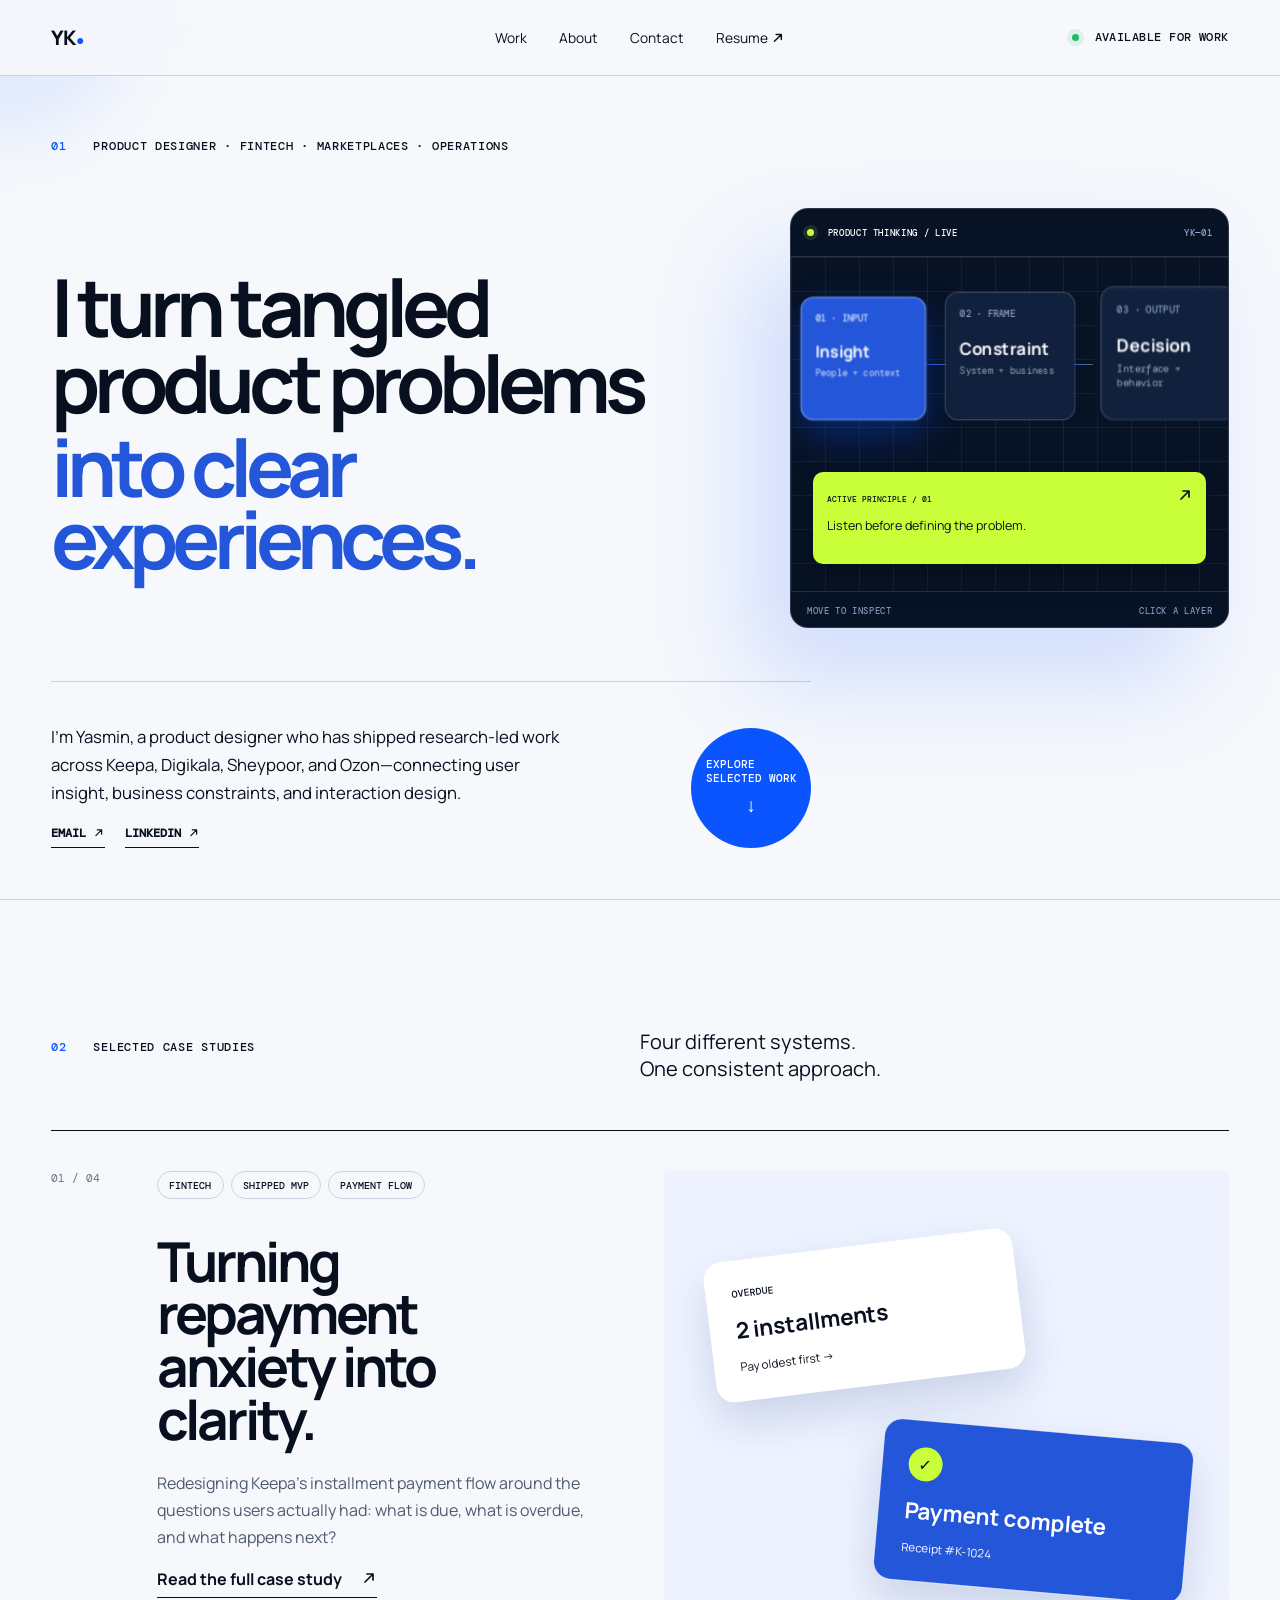
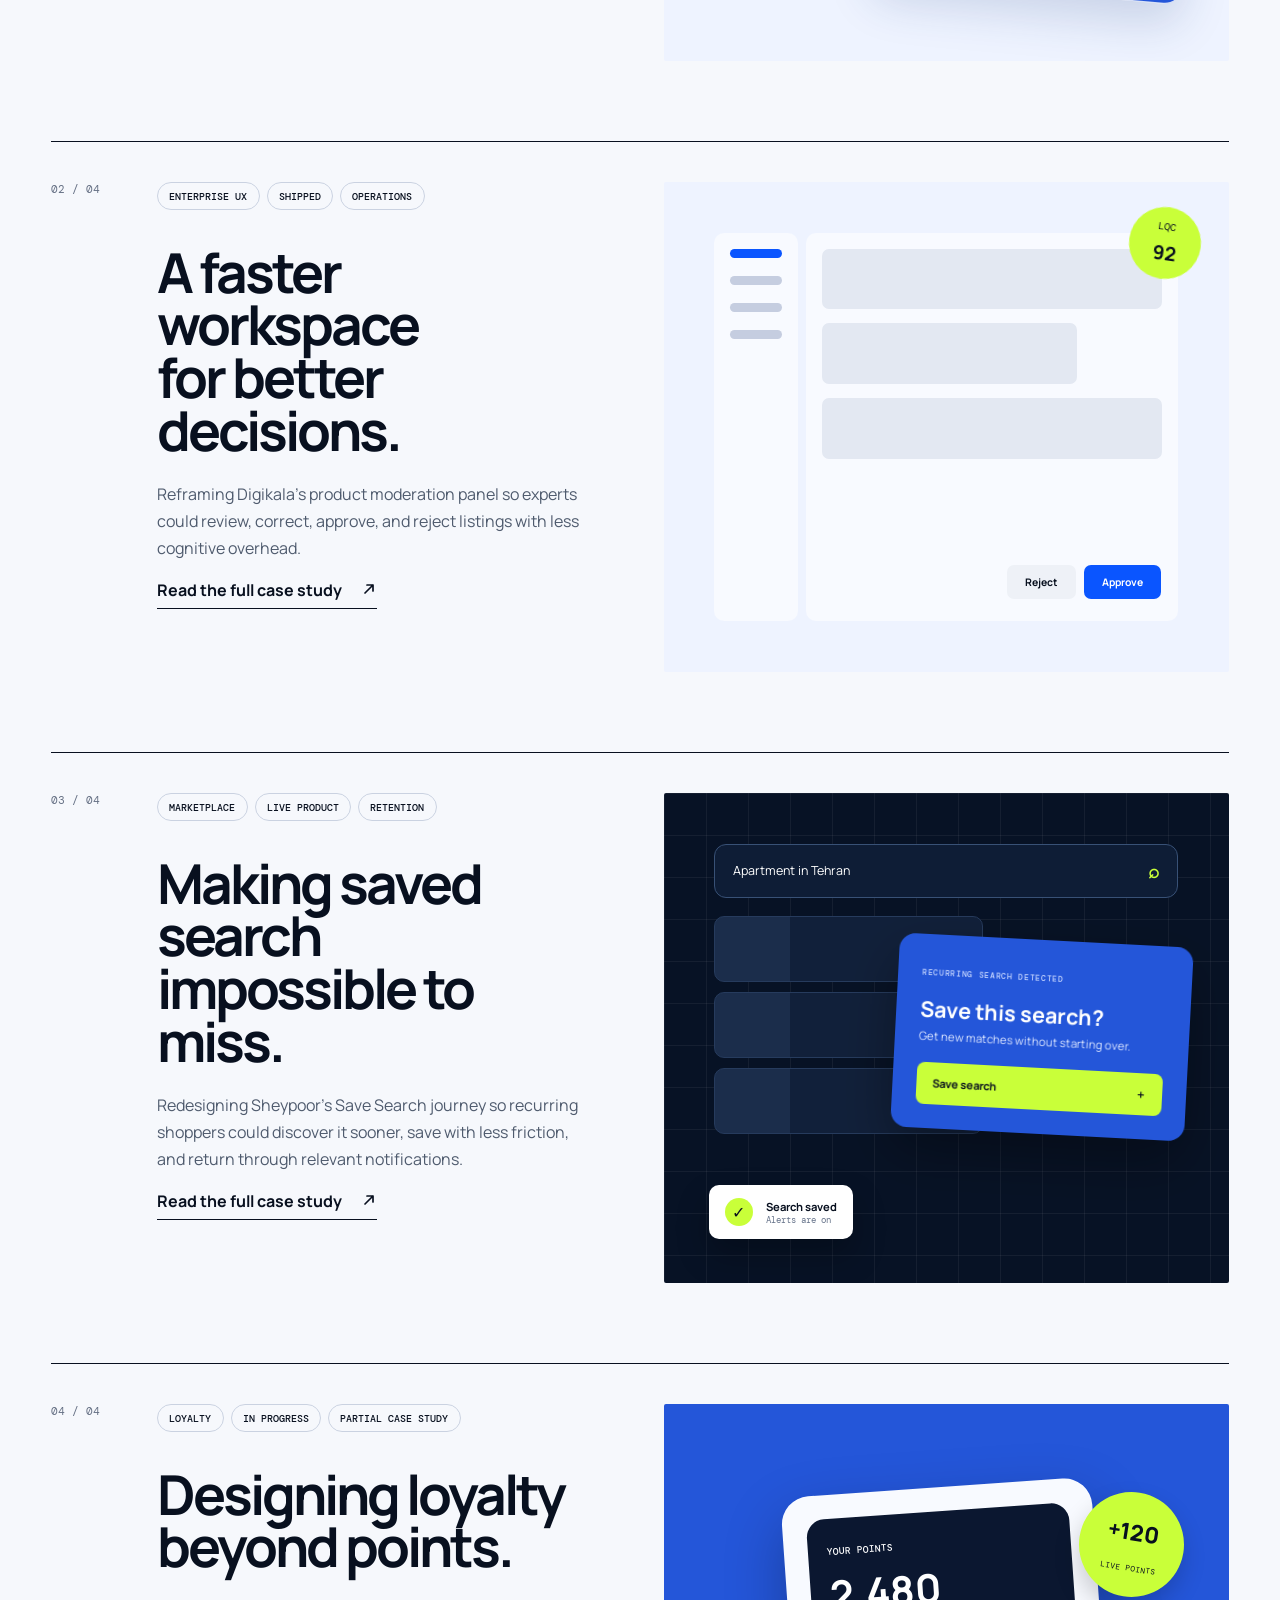
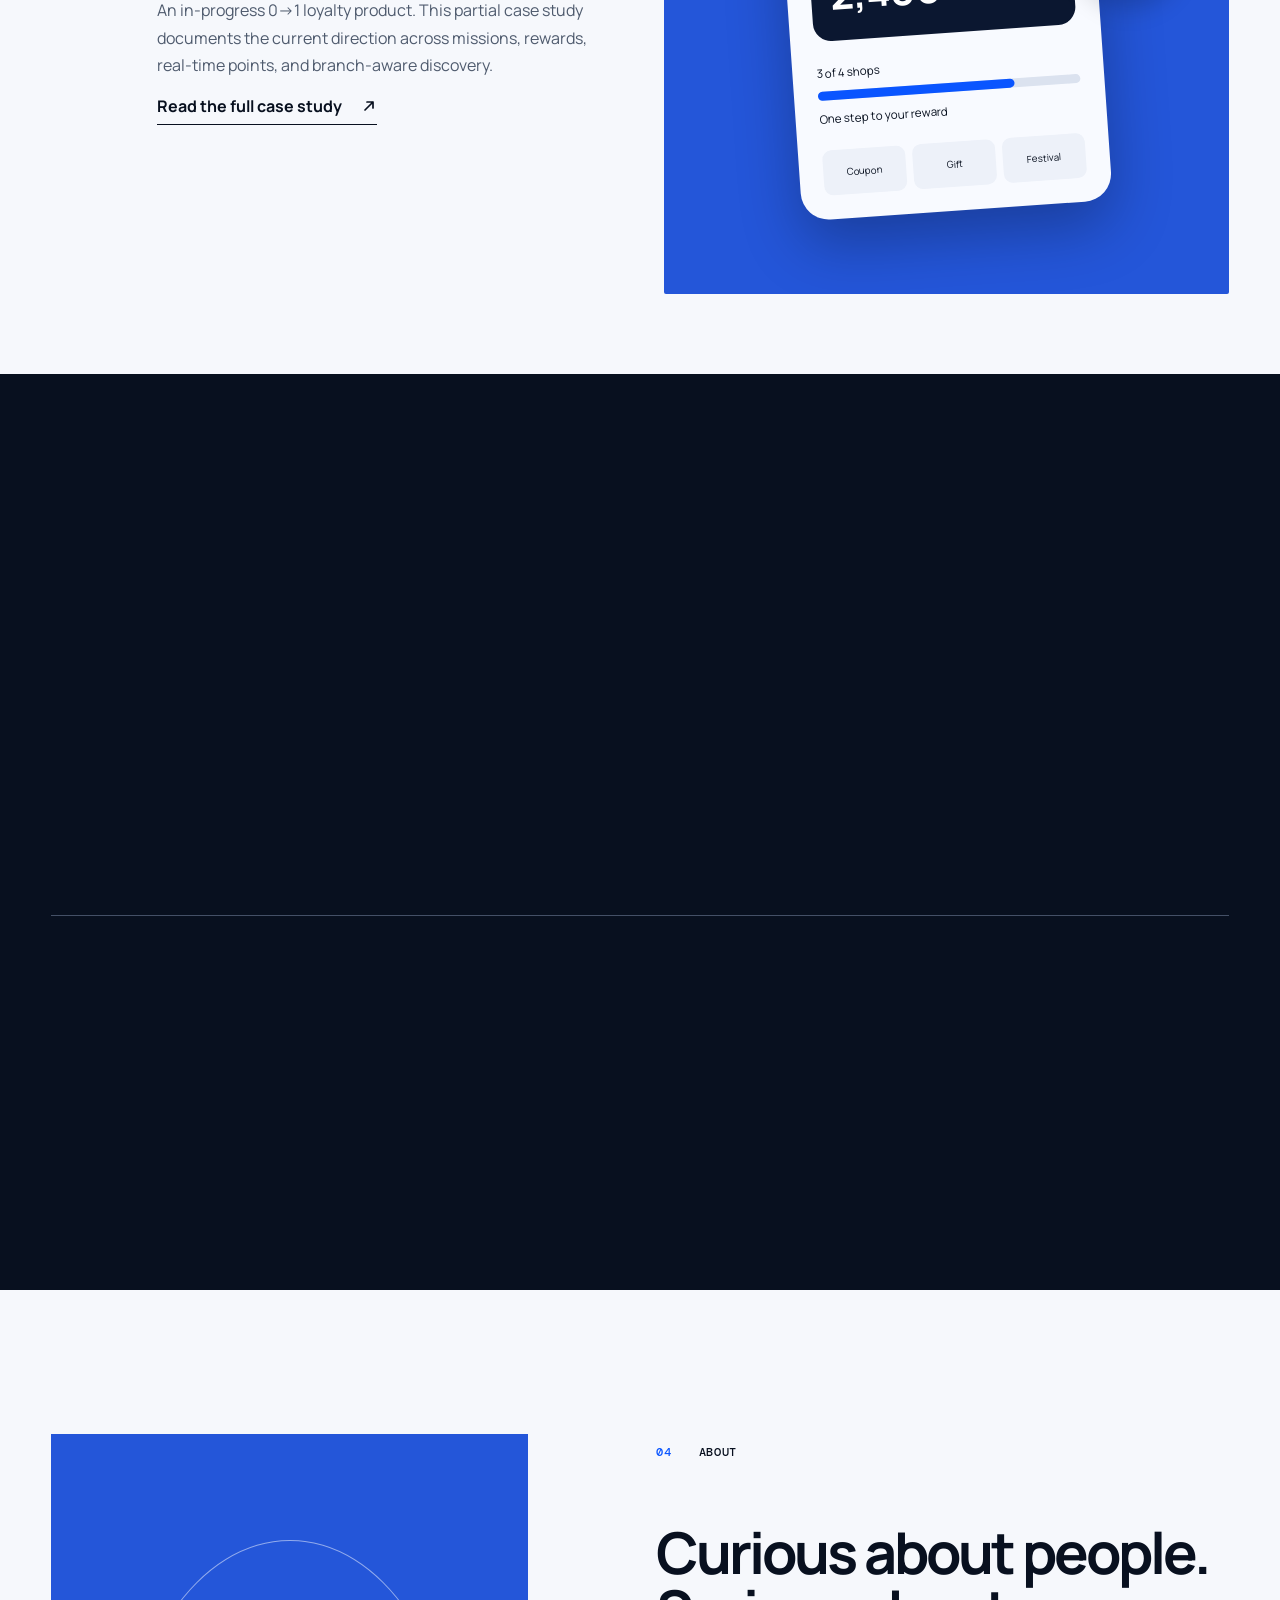
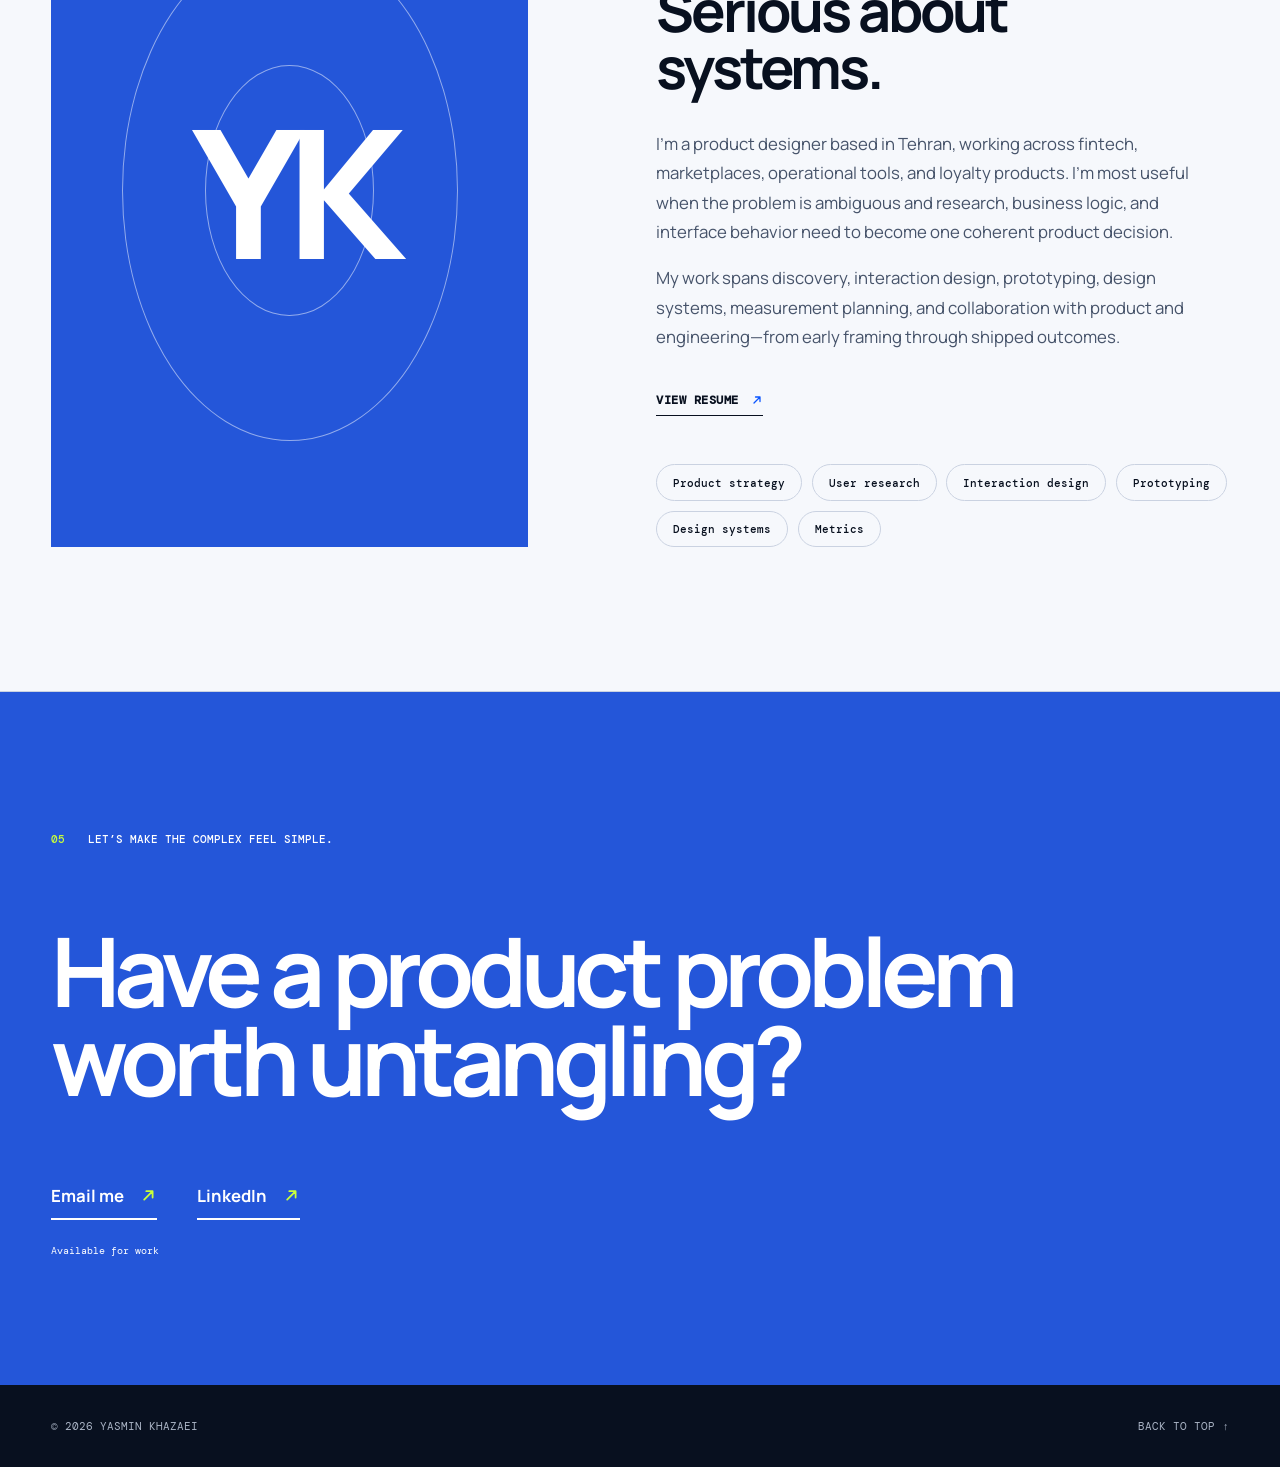
==== index.html @ 18bab275 "Publish portfolio site" ====
<!doctype html>
<html lang="en">
<head>
  <!-- Google tag (gtag.js) -->
  <script async src="https://www.googletagmanager.com/gtag/js?id=G-P5SBZ5N0RN"></script>
  <script>
    window.dataLayer = window.dataLayer || [];
    function gtag(){dataLayer.push(arguments);}
    gtag('js', new Date());
    gtag('config', 'G-P5SBZ5N0RN');
  </script>
  <meta charset="utf-8">
  <meta name="viewport" content="width=device-width, initial-scale=1">
  <meta name="description" content="Product design portfolio of Yasmin Khazaei, featuring research-led case studies across fintech, marketplaces, enterprise tools, and loyalty products.">
  <meta name="robots" content="index, follow, max-image-preview:large, max-snippet:-1, max-video-preview:-1">
  <title>Yasmin Khazaei — Product Designer</title>
  <link rel="canonical" href="https://yasiikhazaei.com/">
  <meta property="og:type" content="website">
  <meta property="og:site_name" content="Yasmin Khazaei — Product Designer">
  <meta property="og:title" content="Yasmin Khazaei — Product Designer">
  <meta property="og:description" content="Research-led product design case studies across fintech, marketplaces, enterprise tools, and loyalty products.">
  <meta property="og:url" content="https://yasiikhazaei.com/">
  <meta property="og:locale" content="en_US">
  <meta name="twitter:card" content="summary">
  <meta name="twitter:title" content="Yasmin Khazaei — Product Designer">
  <meta name="twitter:description" content="Research-led product design case studies across fintech, marketplaces, enterprise tools, and loyalty products.">
  <link rel="icon" type="image/svg+xml" href="data:image/svg+xml,%3Csvg xmlns='http://www.w3.org/2000/svg' viewBox='0 0 64 64'%3E%3Crect width='64' height='64' rx='16' fill='%230A55FF'/%3E%3Cpath d='M15 16h11l7 13 7-13h10L38 38v11H27V38z' fill='white'/%3E%3C/svg%3E">
  <link rel="preconnect" href="https://fonts.googleapis.com">
  <link rel="preconnect" href="https://fonts.gstatic.com" crossorigin>
  <link href="https://fonts.googleapis.com/css2?family=DM+Mono:wght@400;500&family=Manrope:wght@400;500;600;700;800&display=swap" rel="stylesheet">
  <link rel="stylesheet" href="styles.css">
  <link rel="stylesheet" href="portfolio-update.css">
  <script type="application/ld+json">
  {
    "@context": "https://schema.org",
    "@graph": [
      {
        "@type": "Person",
        "@id": "https://yasiikhazaei.com/#yasmin-khazaei",
        "name": "Yasmin Khazaei",
        "url": "https://yasiikhazaei.com/",
        "jobTitle": "Product Designer",
        "sameAs": ["https://www.linkedin.com/in/yasminkhazaei"]
      },
      {
        "@type": "WebSite",
        "@id": "https://yasiikhazaei.com/#website",
        "url": "https://yasiikhazaei.com/",
        "name": "Yasmin Khazaei — Product Designer",
        "inLanguage": "en",
        "author": {"@id": "https://yasiikhazaei.com/#yasmin-khazaei"}
      }
    ]
  }
  </script>
</head>
<body>
  <div class="cursor-glow" aria-hidden="true"></div>
  <header class="site-header">
    <a class="brand" href="#top" aria-label="Yasmin Khazaei, home">YK<span>●</span></a>
    <nav aria-label="Primary navigation">
      <a href="#work">Work</a>
      <a href="#about">About</a>
      <a href="#contact">Contact</a>
      <a href="Yasmin_Khazaei_Resume.pdf" target="_blank" rel="noopener">Resume <svg class="arrow-icon" viewBox="0 0 16 16" aria-hidden="true" focusable="false"><path d="M4 12 12 4M6 4h6v6"/></svg></a>
    </nav>
    <span class="availability"><i></i> Available for work</span>
  </header>

  <main id="top">
    <section class="hero">
      <div class="hero-kicker"><span>01</span> Product designer · Fintech · Marketplaces · Operations</div>
          <h1>I turn tangled<br>product problems<em>into clear experiences.</em></h1>
      <div class="hero-bottom">
        <div><p>I’m Yasmin, a product designer who has shipped research-led work across Keepa, Digikala, Sheypoor, and Ozon—connecting user insight, business constraints, and interaction design.</p><div class="hero-links"><a href="mailto:yasiikhazaei@gmail.com">Email <svg class="arrow-icon" viewBox="0 0 16 16" aria-hidden="true" focusable="false"><path d="M4 12 12 4M6 4h6v6"/></svg></a><a href="https://www.linkedin.com/in/yasminkhazaei" target="_blank" rel="noopener">LinkedIn <svg class="arrow-icon" viewBox="0 0 16 16" aria-hidden="true" focusable="false"><path d="M4 12 12 4M6 4h6v6"/></svg></a></div></div>
        <a class="circle-link" href="#work" aria-label="Explore selected work"><span>Explore<br>selected work</span><b>↓</b></a>
      </div>
      <section class="design-console" aria-label="Interactive product thinking console">
        <div class="console-bar"><span><i></i> Product thinking / live</span><b>YK—01</b></div>
        <div class="console-stage">
          <span class="console-line line-a" aria-hidden="true"></span><span class="console-line line-b" aria-hidden="true"></span>
          <button class="logic-card insight-card active" data-step="01" data-output="Listen before defining the problem."><small>01 · Input</small><strong>Insight</strong><em>People + context</em></button>
          <button class="logic-card constraint-card" data-step="02" data-output="Make constraints visible—not accidental."><small>02 · Frame</small><strong>Constraint</strong><em>System + business</em></button>
          <button class="logic-card decision-card" data-step="03" data-output="Turn evidence into a clear interaction."><small>03 · Output</small><strong>Decision</strong><em>Interface + behavior</em></button>
          <div class="console-output"><small>Active principle / <span>01</span></small><p aria-live="polite">Listen before defining the problem.</p><i><svg class="arrow-icon" viewBox="0 0 16 16" aria-hidden="true" focusable="false"><path d="M4 12 12 4M6 4h6v6"/></svg></i></div>
        </div>
        <div class="console-footer"><span>Move to inspect</span><span>Click a layer</span></div>
      </section>
    </section>

    <section class="work" id="work">
      <div class="section-head">
        <p><span>02</span> Selected case studies</p>
        <p>Four different systems.<br>One consistent approach.</p>
      </div>

      <article class="case case-keepa">
        <div class="case-number">01 / 04</div>
        <div class="case-copy">
          <div class="tags"><span>Fintech</span><span>Shipped MVP</span><span>Payment flow</span></div>
          <h2>Turning repayment<br>anxiety into clarity.</h2>
          <p class="lede">Redesigning Keepa’s installment payment flow around the questions users actually had: what is due, what is overdue, and what happens next?</p>
          <a class="case-toggle" href="case-studies/keepa/">Read the full case study <span><svg class="arrow-icon" viewBox="0 0 16 16" aria-hidden="true" focusable="false"><path d="M4 12 12 4M6 4h6v6"/></svg></span></a>
        </div>
        <div class="case-visual payment-visual" aria-label="Installment payment states">
          <div class="mini-card overdue"><small>OVERDUE</small><b>2 installments</b><span>Pay oldest first →</span></div>
          <div class="mini-card paid"><i>✓</i><b>Payment complete</b><span>Receipt #K-1024</span></div>
        </div>
        <div class="case-detail">
          <div><small>THE CHALLENGE</small><p>A top-three support topic with no event tracking, funnel, or product dashboard to explain where users struggled.</p></div>
          <div><small>THE EVIDENCE</small><p>About 100 support calls, CRM records, seven interviews, competitive benchmarking, and usability testing with 10 participants.</p></div>
          <div><small>THE TRADE-OFF</small><p>Two prototypes compared the preferred direction with an engineering alternative designed to reduce development effort.</p></div>
          <div class="case-evidence"><small>SHIPPED SIGNAL</small><strong>2 of 4</strong><p>highest-impact improvements launched first; support reported the issue was no longer among the most common requests</p></div>
        </div>
      </article>

      <article class="case case-digikala">
        <div class="case-number">02 / 04</div>
        <div class="case-copy">
          <div class="tags"><span>Enterprise UX</span><span>Shipped</span><span>Operations</span></div>
          <h2>A faster workspace<br>for better decisions.</h2>
          <p class="lede">Reframing Digikala’s product moderation panel so experts could review, correct, approve, and reject listings with less cognitive overhead.</p>
          <a class="case-toggle" href="case-studies/digikala/">Read the full case study <span><svg class="arrow-icon" viewBox="0 0 16 16" aria-hidden="true" focusable="false"><path d="M4 12 12 4M6 4h6v6"/></svg></span></a>
        </div>
        <div class="case-visual moderation-visual" aria-label="Abstract product moderation workspace">
          <div class="mod-sidebar"><i></i><i></i><i></i><i></i></div>
          <div class="mod-content"><span></span><span></span><span></span><div class="mod-actions"><b>Reject</b><b>Approve</b></div></div>
          <div class="mod-score">LQC <b>92</b></div>
        </div>
        <div class="case-detail">
          <div><small>THE CHALLENGE</small><p>Moderators switched between fragmented sources while speed, consistency, and seller impact all depended on each decision.</p></div>
          <div><small>THE RESEARCH</small><p>Contextual inquiry across categories and experience levels, think-aloud sessions with real queues, and seller-side research.</p></div>
          <div><small>THE SYSTEM</small><p>A decision-first workspace plus contextual guidelines, duplicate detection, senior QA, and a 12-event measurement taxonomy.</p></div>
          <div class="case-evidence"><small>POST-LAUNCH</small><strong>+10%</strong><p>products reviewed per moderator per hour, with quality metrics defined as guardrails</p></div>
        </div>
      </article>

      <article class="case case-sheypoor">
        <div class="case-number">03 / 04</div>
        <div class="case-copy">
          <div class="tags"><span>Marketplace</span><span>Live product</span><span>Retention</span></div>
          <h2>Making saved search<br>impossible to miss.</h2>
          <p class="lede">Redesigning Sheypoor’s Save Search journey so recurring shoppers could discover it sooner, save with less friction, and return through relevant notifications.</p>
          <a class="case-toggle" href="case-studies/sheypoor/">Read the full case study <span><svg class="arrow-icon" viewBox="0 0 16 16" aria-hidden="true" focusable="false"><path d="M4 12 12 4M6 4h6v6"/></svg></span></a>
        </div>
        <div class="case-visual search-visual" aria-label="Save Search interaction concept for Sheypoor">
          <div class="search-bar"><span>Apartment in Tehran</span><b>⌕</b></div>
          <div class="listing-stack"><i></i><i></i><i></i></div>
          <div class="save-prompt"><small>RECURRING SEARCH DETECTED</small><strong>Save this search?</strong><span>Get new matches without starting over.</span><button type="button" tabindex="-1">Save search <b>＋</b></button></div>
          <div class="saved-toast"><i>✓</i><span><b>Search saved</b><small>Alerts are on</small></span></div>
        </div>
        <div class="case-detail">
          <div><small>THE CHALLENGE</small><p>A valuable retention feature had very low awareness while people manually repeated the same searches.</p></div>
          <div><small>THE EVIDENCE</small><p>Feedback, surveys, usability tests, analytics events, and Clarity recordings connected discovery issues to notification failures.</p></div>
          <div><small>THE DIRECTION</small><p>Remove restrictions, surface the feature in results, prompt in context, and repair notification timing and relevance.</p></div>
          <div class="case-evidence"><small>ROLLOUT</small><strong>4 stages</strong><p>released separately so the team could isolate behavioral impact without overstating early results</p></div>
        </div>
      </article>

      <article class="case case-hyper">
        <div class="case-number">04 / 04</div>
        <div class="case-copy">
          <div class="tags"><span>Loyalty</span><span>In progress</span><span>Partial case study</span></div>
          <h2>Designing loyalty<br>beyond points.</h2>
          <p class="lede">An in-progress 0→1 loyalty product. This partial case study documents the current direction across missions, rewards, real-time points, and branch-aware discovery.</p>
          <a class="case-toggle" href="case-studies/hyper-family/">Read the full case study <span><svg class="arrow-icon" viewBox="0 0 16 16" aria-hidden="true" focusable="false"><path d="M4 12 12 4M6 4h6v6"/></svg></span></a>
        </div>
        <div class="case-visual loyalty-visual" aria-label="Abstract loyalty app experience">
          <div class="phone">
            <div class="phone-top"><small>YOUR POINTS</small><strong>2,480</strong></div>
            <div class="mission"><span>3 of 4 shops</span><i><b></b></i><em>One step to your reward</em></div>
            <div class="reward-row"><span>Coupon</span><span>Gift</span><span>Festival</span></div>
          </div>
          <div class="float-badge">+120 <small>LIVE POINTS</small></div>
        </div>
        <div class="case-detail">
          <div><small>THE CHALLENGE</small><p>The product began as a feature list, with no existing experience or clear hierarchy connecting in-store behavior to digital value.</p></div>
          <div><small>THE APPROACH</small><p>Capability mapping and benchmark analysis translated loyalty mechanics into end-to-end journeys for customers, branches, CRM, and admins.</p></div>
          <div><small>THE DIRECTION</small><p>A branch-aware home built around identity, instant points, active missions, useful rewards, and shopping continuity.</p></div>
          <div class="case-evidence"><small>PROJECT STATUS</small><strong>In progress</strong><p>the product and this case study are still being developed; no final outcome is claimed</p></div>
        </div>
      </article>
    </section>

    <section class="process" aria-labelledby="process-title">
      <div class="section-head"><p><span>03</span> How I work</p><p>Clarity is a design outcome—and a way of working.</p></div>
      <h2 id="process-title">Start with the system.<br><em>End with the moment.</em></h2>
      <div class="process-grid">
        <div><b>01</b><h3>Frame</h3><p>Align on the behavior, constraint, and business change that matter.</p></div>
        <div><b>02</b><h3>Find</h3><p>Use research to uncover patterns, tensions, and invisible workarounds.</p></div>
        <div><b>03</b><h3>Shape</h3><p>Turn evidence into flows, priorities, prototypes, and product decisions.</p></div>
        <div><b>04</b><h3>Learn</h3><p>Define signals of success, test assumptions, and iterate with the team.</p></div>
      </div>
    </section>

    <section class="about" id="about">
      <div class="portrait-mark" aria-hidden="true"><span>YK</span></div>
      <div class="about-copy">
        <p class="eyebrow"><span>04</span> About</p>
        <h2>Curious about people.<br>Serious about systems.</h2>
        <p>I’m a product designer based in Tehran, working across fintech, marketplaces, operational tools, and loyalty products. I’m most useful when the problem is ambiguous and research, business logic, and interface behavior need to become one coherent product decision.</p>
        <p>My work spans discovery, interaction design, prototyping, design systems, measurement planning, and collaboration with product and engineering—from early framing through shipped outcomes.</p>
        <a class="resume-link" href="Yasmin_Khazaei_Resume.pdf" target="_blank" rel="noopener">View resume <span><svg class="arrow-icon" viewBox="0 0 16 16" aria-hidden="true" focusable="false"><path d="M4 12 12 4M6 4h6v6"/></svg></span></a>
        <div class="skills"><span>Product strategy</span><span>User research</span><span>Interaction design</span><span>Prototyping</span><span>Design systems</span><span>Metrics</span></div>
      </div>
    </section>

    <section class="contact" id="contact">
      <p><span>05</span> Let’s make the complex feel simple.</p>
      <h2>Have a product problem<br>worth untangling?</h2>
      <div class="contact-links"><a href="mailto:yasiikhazaei@gmail.com">Email me <span><svg class="arrow-icon" viewBox="0 0 16 16" aria-hidden="true" focusable="false"><path d="M4 12 12 4M6 4h6v6"/></svg></span></a><a href="https://www.linkedin.com/in/yasminkhazaei" target="_blank" rel="noopener">LinkedIn <span><svg class="arrow-icon" viewBox="0 0 16 16" aria-hidden="true" focusable="false"><path d="M4 12 12 4M6 4h6v6"/></svg></span></a></div>
      <small>Available for work</small>
    </section>
  </main>

  <footer><span>© 2026 Yasmin Khazaei</span><a href="#top">Back to top ↑</a></footer>
  <script src="script.js"></script>
</body>
</html>
---- styles.css ----
:root{--blue:#0a55ff;--blue-display:#2456d9;--blue-soft:#eef3ff;--ink:#08101f;--paper:#f6f8fc;--line:#cad2e1;--white:#fff;--lime:#c9ff39;--mono:"DM Mono",monospace;--sans:"Manrope",sans-serif}
*{box-sizing:border-box}html{scroll-behavior:smooth}body{margin:0;background:var(--paper);color:var(--ink);font-family:var(--sans);font-size:16px;overflow-x:hidden}a{color:inherit;text-decoration:none}button{font:inherit}.site-header{height:76px;display:grid;grid-template-columns:1fr auto 1fr;align-items:center;padding:0 4vw;border-bottom:1px solid var(--line);position:sticky;top:0;z-index:20;background:rgba(246,248,252,.88);backdrop-filter:blur(16px)}.brand{font-weight:800;font-size:1.25rem;letter-spacing:-.08em}.brand span{color:var(--blue);font-size:.7em;margin-left:2px}.site-header nav{display:flex;gap:2rem;font-size:.86rem}.site-header nav a{position:relative}.site-header nav a:after{content:"";position:absolute;left:0;right:100%;bottom:-5px;height:1px;background:var(--blue);transition:.25s}.site-header nav a:hover:after{right:0}.availability{justify-self:end;font:500 .72rem var(--mono);text-transform:uppercase;letter-spacing:.04em}.availability i{display:inline-block;width:7px;height:7px;background:#22ba69;border-radius:50%;margin-right:8px;box-shadow:0 0 0 5px rgba(34,186,105,.12)}
.hero{min-height:calc(100vh - 76px);padding:7vh 4vw 4vw;position:relative;border-bottom:1px solid var(--line);overflow:hidden}.hero-kicker,.section-head p:first-child,.eyebrow{font:500 .72rem var(--mono);text-transform:uppercase;letter-spacing:.06em}.hero-kicker span,.section-head span,.eyebrow span{color:var(--blue);margin-right:1.2rem}.hero h1{font-size:clamp(3.5rem,8.8vw,9.8rem);line-height:.86;letter-spacing:-.075em;margin:8vh 0 5vh;position:relative;z-index:2}.hero h1 em,.process h2 em{color:var(--blue);font-style:normal}.hero-bottom{display:grid;grid-template-columns:1fr auto;align-items:end;margin-left:42vw;position:relative;z-index:3}.hero-bottom p{max-width:460px;font-size:1.05rem;line-height:1.65}.circle-link{width:120px;height:120px;border-radius:50%;background:var(--blue);color:white;display:flex;flex-direction:column;align-items:center;justify-content:center;font:500 .68rem var(--mono);text-transform:uppercase;transition:transform .3s}.circle-link:hover{transform:rotate(-8deg) scale(1.05)}.circle-link b{font-size:1.2rem;margin-top:8px}.orb{position:absolute;width:33vw;height:33vw;min-width:320px;min-height:320px;border-radius:50%;right:-6vw;top:12vh;background:radial-gradient(circle at 32% 25%,#fff 0 4%,#b8d0ff 16%,#175fff 47%,#032d92 75%,#061633 100%);filter:saturate(1.1);box-shadow:-4vw 5vw 10vw rgba(10,85,255,.18)}.orb span{position:absolute;inset:16%;border:1px solid rgba(255,255,255,.38);border-radius:50%;box-shadow:0 0 40px rgba(255,255,255,.2)}
.work{padding:8rem 4vw 0}.section-head{display:grid;grid-template-columns:1fr 1fr;padding-bottom:3rem}.section-head p:last-child{margin:0;font-size:1.25rem;line-height:1.35}.case{display:grid;grid-template-columns:9% 43% 48%;border-top:1px solid var(--ink);padding:2.5rem 0 5rem;position:relative}.case-number{font:400 .68rem var(--mono);color:#657084}.case-copy{padding-right:5vw}.tags{display:flex;flex-wrap:wrap;gap:.45rem}.tags span{border:1px solid var(--line);border-radius:99px;padding:.42rem .7rem;font:500 .62rem var(--mono);text-transform:uppercase}.case h2{font-size:clamp(2.5rem,4.3vw,5.2rem);line-height:.96;letter-spacing:-.055em;margin:2.2rem 0 1.5rem}.lede{font-size:1rem;line-height:1.7;color:#4f5b6e;max-width:580px}.case-toggle{margin-top:2rem;padding:0 0 .45rem;border:0;border-bottom:1px solid var(--ink);background:none;cursor:pointer;font-weight:700}.case-toggle span{display:inline-block;margin-left:1rem;transition:.3s}.case-toggle:hover span,.case-toggle[aria-expanded="true"] span{transform:rotate(45deg)}.case-visual{min-height:490px;background:#dfe8ff;position:relative;overflow:hidden;border-radius:2px}.case-detail{grid-column:2/4;display:grid;grid-template-columns:repeat(4,1fr);gap:1px;background:var(--line);max-height:0;overflow:hidden;opacity:0;transition:max-height .6s ease,opacity .4s,padding .5s;margin-top:0}.case.open .case-detail{max-height:500px;opacity:1;margin-top:3rem}.case-detail>div{background:var(--paper);padding:1.5rem 1.5rem 2rem}.case-detail small{font:500 .62rem var(--mono);color:var(--blue)}.case-detail p{line-height:1.55;font-size:.86rem;color:#536074}.case-detail .placeholder{background:var(--blue);color:white}.case-detail .placeholder small,.case-detail .placeholder p{color:white}.case-detail strong{display:block;font-size:2.5rem;margin-top:1.4rem;letter-spacing:-.05em}
.signal-visual{background:#071225;color:white}.signal-track{position:absolute;left:10%;right:10%;height:1px;background:#36537e}.signal-track:nth-child(1){top:30%;transform:rotate(10deg)}.signal-track:nth-child(2){top:53%;transform:rotate(-12deg)}.signal-track:nth-child(3){top:72%;transform:rotate(5deg)}.signal-node{position:absolute;width:92px;height:92px;border-radius:50%;display:grid;place-items:center;background:var(--blue);font:500 .62rem var(--mono);box-shadow:0 0 0 12px rgba(10,85,255,.15)}.n1{left:10%;top:18%}.n2{left:45%;top:47%;background:var(--lime);color:var(--ink)}.n3{right:10%;top:24%}.signal-visual p{position:absolute;bottom:1.5rem;left:2rem;font:500 .65rem var(--mono);letter-spacing:.2em}
.payment-visual{background:linear-gradient(135deg,#d9e5ff,#f4f7ff);display:flex;align-items:center;justify-content:center}.mini-card{position:absolute;width:55%;padding:1.6rem;border-radius:18px;display:flex;flex-direction:column;box-shadow:0 20px 45px rgba(32,64,125,.18);border:1px solid rgba(255,255,255,.8)}.mini-card small{font:500 .62rem var(--mono)}.mini-card b{font-size:1.4rem;margin:.9rem 0}.mini-card span{font-size:.72rem}.overdue{background:#fff;left:8%;top:15%;transform:rotate(-7deg)}.paid{background:var(--blue);color:#fff;right:7%;bottom:14%;transform:rotate(5deg)}.paid i{width:34px;height:34px;border-radius:50%;display:grid;place-items:center;background:var(--lime);color:var(--ink);font-style:normal}
.moderation-visual{background:#101a2e;padding:9%;display:grid;grid-template-columns:18% 1fr;gap:8px}.mod-sidebar,.mod-content{background:#f8faff;border-radius:10px;padding:16px}.mod-sidebar{display:flex;flex-direction:column;gap:18px}.mod-sidebar i{height:9px;background:#c5cde0;border-radius:5px}.mod-sidebar i:first-child{background:var(--blue)}.mod-content>span{display:block;height:17%;background:#e3e8f2;border-radius:7px;margin-bottom:14px}.mod-content>span:nth-child(2){width:75%}.mod-actions{position:absolute;display:flex;gap:8px;right:12%;bottom:15%}.mod-actions b{padding:10px 18px;background:#eef1f7;border-radius:7px;font-size:.65rem}.mod-actions b:last-child{background:var(--blue);color:white}.mod-score{position:absolute;right:5%;top:5%;background:var(--lime);padding:.6rem;border-radius:50%;width:72px;height:72px;display:grid;place-items:center;font:.6rem var(--mono);transform:rotate(8deg)}.mod-score b{font:700 1.2rem var(--sans)}
.loyalty-visual{background:#0a55ff;display:grid;place-items:center}.phone{width:55%;min-width:260px;background:#f8faff;border-radius:28px;padding:1.5rem;box-shadow:0 25px 60px rgba(0,0,0,.28);transform:rotate(-4deg)}.phone-top{background:#0b1730;color:white;padding:1.2rem;border-radius:18px}.phone-top small{font:500 .6rem var(--mono)}.phone-top strong{display:block;font-size:2.5rem;margin-top:.4rem}.mission{padding:1.5rem 0}.mission span,.mission em{display:block;font-size:.72rem;font-style:normal}.mission i{display:block;height:9px;background:#dbe2ef;border-radius:9px;margin:.7rem 0}.mission i b{display:block;width:75%;height:100%;background:var(--blue);border-radius:9px}.reward-row{display:flex;gap:7px}.reward-row span{flex:1;background:#edf1f9;padding:1rem .2rem;text-align:center;border-radius:9px;font-size:.6rem}.float-badge{position:absolute;right:8%;top:18%;background:var(--lime);padding:1rem;border-radius:50%;width:105px;height:105px;display:grid;place-items:center;font-weight:800;font-size:1.4rem;transform:rotate(9deg);box-shadow:0 12px 25px rgba(0,0,0,.18)}.float-badge small{font:.48rem var(--mono)}
.process{background:var(--ink);color:#fff;padding:8rem 4vw}.process .section-head{border-color:#4b5568}.process h2{font-size:clamp(3rem,7vw,8rem);line-height:.93;letter-spacing:-.06em;margin:5rem 0}.process-grid{display:grid;grid-template-columns:repeat(4,1fr);border-top:1px solid #445066}.process-grid>div{padding:2rem 2rem 1rem 0;border-right:1px solid #445066}.process-grid b{font:500 .7rem var(--mono);color:#7298ff}.process-grid h3{font-size:1.5rem;margin:3rem 0 1rem}.process-grid p{font-size:.85rem;line-height:1.6;color:#adb7ca;max-width:240px}
.about{display:grid;grid-template-columns:1fr 1.2fr;gap:10vw;padding:9rem 4vw;border-bottom:1px solid var(--line)}.portrait-mark{min-height:560px;background:var(--blue);display:grid;place-items:center;position:relative;overflow:hidden}.portrait-mark:before,.portrait-mark:after{content:"";position:absolute;border:1px solid rgba(255,255,255,.5);border-radius:50%}.portrait-mark:before{width:70%;height:70%}.portrait-mark:after{width:35%;height:35%}.portrait-mark span{font-size:clamp(6rem,14vw,15rem);font-weight:800;color:white;letter-spacing:-.1em;z-index:2}.about-copy h2{font-size:clamp(2.7rem,4.5vw,5rem);line-height:1;letter-spacing:-.055em;margin:4rem 0 2rem}.about-copy>p:not(.eyebrow){font-size:1.05rem;line-height:1.75;max-width:630px;color:#46536a}.skills{display:flex;flex-wrap:wrap;gap:.6rem;margin-top:3rem}.skills span{padding:.65rem 1rem;border:1px solid var(--line);border-radius:99px;font:500 .68rem var(--mono)}
.contact{background:var(--blue);color:white;padding:8rem 4vw}.contact>p{font:500 .7rem var(--mono);text-transform:uppercase}.contact>p span{color:var(--lime);margin-right:1rem}.contact h2{font-size:clamp(3.2rem,7.5vw,8.5rem);line-height:.93;letter-spacing:-.065em;margin:5rem 0}.contact>a{display:inline-flex;gap:2rem;align-items:center;font-size:1.2rem;font-weight:700;border-bottom:2px solid white;padding-bottom:.7rem}.contact>a span{color:var(--lime)}.contact small{display:block;margin-top:1.5rem;font:400 .65rem var(--mono);opacity:.75}footer{height:82px;background:var(--ink);color:#aab4c5;display:flex;align-items:center;justify-content:space-between;padding:0 4vw;font:400 .66rem var(--mono);text-transform:uppercase}
.cursor-glow{position:fixed;width:280px;height:280px;border-radius:50%;background:rgba(10,85,255,.08);filter:blur(30px);pointer-events:none;z-index:-1;transform:translate(-50%,-50%)}
.motion-ready .hero-kicker,.motion-ready .hero h1,.motion-ready .hero-bottom{opacity:0;transform:translateY(34px)}.motion-ready.loaded .hero-kicker{animation:rise .65s .05s cubic-bezier(.2,.7,.2,1) forwards}.motion-ready.loaded .hero h1{animation:rise .9s .16s cubic-bezier(.16,.8,.2,1) forwards}.motion-ready.loaded .hero-bottom{animation:rise .75s .42s cubic-bezier(.16,.8,.2,1) forwards}.motion-ready .orb{opacity:0;transform:scale(.78) rotate(-10deg)}.motion-ready.loaded .orb{animation:orb-in 1.15s .25s cubic-bezier(.16,.8,.2,1) forwards}.reveal{opacity:0;transform:translateY(42px);transition:opacity .75s ease,transform .75s cubic-bezier(.16,.8,.2,1)}.reveal.in-view{opacity:1;transform:none}.case-visual{transition:transform .55s cubic-bezier(.16,.8,.2,1),box-shadow .55s}.case:hover .case-visual{transform:translateY(-8px);box-shadow:0 30px 70px rgba(8,16,31,.14)}.signal-node{animation:float 5s ease-in-out infinite}.signal-node.n2{animation-delay:-1.5s}.signal-node.n3{animation-delay:-3s}.paid{animation:card-float 5s ease-in-out infinite}.float-badge{animation:badge-float 4.5s ease-in-out infinite}.portrait-mark:before{animation:ring 8s linear infinite}.portrait-mark:after{animation:ring 6s linear reverse infinite}.contact>a span{transition:transform .3s}.contact>a:hover span{transform:translate(6px,-6px)}@keyframes rise{to{opacity:1;transform:none}}@keyframes orb-in{to{opacity:1;transform:scale(1) rotate(0)}}@keyframes float{0%,100%{translate:0 0}50%{translate:0 -12px}}@keyframes card-float{0%,100%{translate:0 0;rotate:0deg}50%{translate:0 -10px;rotate:1deg}}@keyframes badge-float{0%,100%{translate:0 0}50%{translate:0 -13px}}@keyframes ring{to{transform:rotate(360deg)}}
@media(max-width:900px){.site-header{grid-template-columns:1fr auto}.site-header nav{display:none}.availability{font-size:.58rem}.hero{padding-top:4rem}.hero h1{font-size:clamp(3.2rem,14vw,7rem);margin-top:5rem}.orb{opacity:.45;right:-35%;top:20%}.hero-bottom{margin-left:0;grid-template-columns:1fr auto;gap:2rem}.case{grid-template-columns:13% 87%}.case-copy{padding-right:0}.case-visual{grid-column:2;margin-top:2.5rem;min-height:420px}.case-detail{grid-column:2;grid-template-columns:1fr 1fr}.case.open .case-detail{max-height:900px}.process-grid{grid-template-columns:1fr 1fr}.about{grid-template-columns:1fr;gap:4rem}.portrait-mark{min-height:420px}.section-head{grid-template-columns:1fr;gap:1.5rem}}
@media(max-width:600px){.site-header{height:64px}.hero{min-height:calc(100vh - 64px)}.hero h1{font-size:16vw;line-height:.9;margin:15vh 0 3rem}.hero-bottom{display:block}.circle-link{width:100px;height:100px;margin:2rem 0 0 auto}.work{padding-top:6rem}.case{display:block;padding-bottom:4rem}.case-number{margin-bottom:1.5rem}.case h2{font-size:12vw}.case-visual{min-height:350px}.case-detail{grid-template-columns:1fr}.case.open .case-detail{max-height:1500px}.phone{width:70%}.float-badge{width:82px;height:82px;font-size:1rem}.process{padding-top:6rem}.process-grid{grid-template-columns:1fr}.process-grid>div{border-right:0;border-bottom:1px solid #445066}.about{padding-top:6rem}.portrait-mark{min-height:330px}.contact{padding-top:6rem}.contact h2{font-size:14vw}footer{font-size:.55rem}}
@media(prefers-reduced-motion:reduce){html{scroll-behavior:auto}*,*:before,*:after{animation:none!important;transition:none!important}.motion-ready .hero-kicker,.motion-ready .hero h1,.motion-ready .hero-bottom,.motion-ready .orb,.reveal{opacity:1!important;transform:none!important}}

/* Interactive design lens */
.orb{--rx:0deg;--ry:0deg;--lx:32%;--ly:25%;border:0;padding:0;cursor:pointer;color:#fff;perspective:900px;isolation:isolate;transition:translate .08s linear}.orb:before{content:"";position:absolute;inset:0;border-radius:50%;background:radial-gradient(circle at var(--lx) var(--ly),#fff 0 3%,#c4d7ff 10%,#3270ff 31%,#06359f 62%,#061633 100%);box-shadow:-4vw 5vw 10vw rgba(10,85,255,.18),inset -25px -30px 55px rgba(0,0,0,.32);transition:background .25s,filter .35s;z-index:-2}.orb:after{content:"";position:absolute;inset:7%;border-radius:50%;background:linear-gradient(120deg,rgba(255,255,255,.2),transparent 40%);border:1px solid rgba(255,255,255,.26);transform:rotateX(var(--rx)) rotateY(var(--ry));transition:transform .14s ease-out;z-index:-1}.orb span{inset:auto;border:0;border-radius:0;box-shadow:none}.orb-ring{position:absolute!important;inset:13%!important;border:1px solid rgba(255,255,255,.35)!important;border-radius:50%!important;transform:rotateX(calc(var(--rx)*.7)) rotateY(calc(var(--ry)*.7));transition:transform .18s}.orb-ring.ring-two{inset:26%!important;border-style:dashed!important;animation:spin-ring 14s linear infinite}.orb-core{position:absolute;inset:31%!important;border-radius:50%!important;background:rgba(4,18,54,.38);backdrop-filter:blur(8px);display:flex;flex-direction:column;align-items:center;justify-content:center;transform:rotateX(var(--rx)) rotateY(var(--ry)) translateZ(28px);transition:transform .14s ease-out,background .3s}.orb-core small,.orb-core em{font:500 .54rem var(--mono);text-transform:uppercase;letter-spacing:.08em;font-style:normal;opacity:.7}.orb-core strong{font-size:clamp(1rem,1.5vw,1.5rem);margin:.35rem 0;letter-spacing:-.04em}.orb-node{position:absolute!important;width:34px;height:34px;border-radius:50%!important;background:var(--lime);color:var(--ink);display:grid;place-items:center;font:700 .6rem var(--mono);box-shadow:0 6px 20px rgba(0,0,0,.18)!important}.node-a{left:12%;top:46%;animation:node-a 7s ease-in-out infinite}.node-b{right:17%;top:18%;animation:node-b 8s ease-in-out infinite}.node-c{right:8%;bottom:20%;animation:node-c 6s ease-in-out infinite}.orb-hint{position:absolute!important;left:50%;bottom:8%;translate:-50% 0;font:500 .54rem var(--mono);text-transform:uppercase;letter-spacing:.1em;opacity:.64}.orb[data-mode="1"]:before{filter:hue-rotate(18deg) saturate(1.2)}.orb[data-mode="2"]:before{filter:hue-rotate(-18deg) contrast(1.08)}.orb.is-pulsing .orb-core{animation:core-pulse .45s ease}.orb:hover .orb-hint{opacity:1}.orb:focus-visible{outline:3px solid var(--lime);outline-offset:6px}@keyframes spin-ring{to{transform:rotate(360deg)}}@keyframes node-a{50%{translate:10px -16px}}@keyframes node-b{50%{translate:-15px 10px}}@keyframes node-c{50%{translate:-9px -12px}}@keyframes core-pulse{50%{scale:1.13}}
@media(max-width:600px){.orb-core{inset:27%!important}.orb-core strong{font-size:1rem}.orb-node{width:28px;height:28px}.orb-hint{display:none}}
@media(prefers-reduced-motion:reduce){.orb-ring,.orb-node{animation:none!important}.orb-core,.orb:after{transform:none!important}}

/* Interactive product thinking console */
.design-console{position:absolute;right:3vw;top:13vh;width:min(37vw,560px);height:460px;background:#071225;color:#fff;border:1px solid rgba(255,255,255,.16);border-radius:18px;box-shadow:-3vw 4vw 8vw rgba(10,85,255,.17);overflow:hidden;z-index:4;perspective:1000px}.console-bar,.console-footer{height:48px;padding:0 16px;display:flex;align-items:center;justify-content:space-between;font:500 .58rem var(--mono);text-transform:uppercase;letter-spacing:.07em}.console-bar{border-bottom:1px solid rgba(255,255,255,.15)}.console-bar i{display:inline-block;width:7px;height:7px;border-radius:50%;background:var(--lime);margin-right:8px;box-shadow:0 0 0 4px rgba(201,255,57,.12)}.console-bar b{color:#8fa5cb;font-weight:500}.console-footer{height:38px;color:#7f91b1;border-top:1px solid rgba(255,255,255,.12)}.console-stage{--mx:0px;--my:0px;height:374px;position:relative;transform-style:preserve-3d;transition:transform .18s ease-out;background-image:linear-gradient(rgba(255,255,255,.055) 1px,transparent 1px),linear-gradient(90deg,rgba(255,255,255,.055) 1px,transparent 1px);background-size:34px 34px}.logic-card{position:absolute;width:38%;min-height:116px;text-align:left;padding:15px;border:1px solid rgba(255,255,255,.2);border-radius:12px;background:rgba(18,35,66,.86);color:#fff;backdrop-filter:blur(10px);cursor:pointer;display:flex;flex-direction:column;transition:transform .28s cubic-bezier(.16,.8,.2,1),background .25s,border-color .25s,box-shadow .25s}.logic-card small{font:500 .55rem var(--mono);text-transform:uppercase;color:#8ea3c9}.logic-card strong{font-size:1.05rem;margin:15px 0 3px}.logic-card em{font:400 .62rem var(--mono);font-style:normal;color:#9caac3}.logic-card:hover{border-color:#fff;transform:translateY(-5px)!important}.logic-card.active{background:var(--blue);border-color:#7ea4ff;box-shadow:0 14px 35px rgba(10,85,255,.34)}.logic-card.active small,.logic-card.active em{color:#dbe6ff}.insight-card{left:7%;top:9%;transform:translate3d(calc(var(--mx)*-.45),calc(var(--my)*-.45),30px)}.constraint-card{right:7%;top:25%;transform:translate3d(calc(var(--mx)*.4),calc(var(--my)*.4),50px)}.decision-card{left:16%;top:49%;transform:translate3d(calc(var(--mx)*-.7),calc(var(--my)*.65),70px)}.console-line{position:absolute;height:1px;background:linear-gradient(90deg,var(--blue),rgba(255,255,255,.35));transform-origin:left;pointer-events:none}.line-a{width:31%;left:39%;top:33%;rotate:18deg}.line-b{width:27%;left:44%;top:57%;rotate:-28deg}.console-output{position:absolute;right:6%;bottom:7%;width:43%;min-height:93px;padding:13px 34px 13px 14px;background:var(--lime);color:var(--ink);border-radius:10px;box-shadow:0 14px 28px rgba(0,0,0,.2)}.console-output small{font:500 .52rem var(--mono);text-transform:uppercase}.console-output p{font-size:.72rem;line-height:1.4;margin:10px 0 0}.console-output>i{position:absolute;right:13px;top:12px;font-style:normal}.motion-ready .design-console{opacity:0;transform:translateY(28px) rotate(3deg)}.motion-ready.loaded .design-console{animation:console-in 1s .25s cubic-bezier(.16,.8,.2,1) forwards}@keyframes console-in{to{opacity:1;transform:none}}
@media(max-width:900px){.design-console{right:-9vw;width:52vw;opacity:.48}.design-console:hover{opacity:1}.console-output{width:48%}}
@media(max-width:600px){.design-console{position:relative;right:auto;top:auto;width:100%;height:420px;margin:3rem 0 0;opacity:1;border-radius:14px}.console-stage{height:334px}.logic-card{min-height:104px;width:42%}.console-output{bottom:5%;width:47%}.hero{overflow:visible}}
@media(min-width:1051px){.hero{grid-template-columns:minmax(0,1.18fr) minmax(420px,.82fr);overflow:visible}.hero h1{font-size:clamp(3.5rem,5.05vw,6rem);max-width:100%;word-break:normal}.design-console{width:100%;min-width:0}.hero-bottom{max-width:760px}.hero-bottom p{max-width:520px}}
.process-grid>div{padding-left:2rem}.process-grid>div:first-child{padding-left:0}@media(max-width:600px){.process-grid>div:first-child{padding-left:0}.process-grid>div{padding-left:0}}
@media(prefers-reduced-motion:reduce){.motion-ready .design-console{opacity:1!important;transform:none!important}.console-stage,.logic-card{transform:none!important}}

/* Hero layout correction after visual QA */
.hero{display:grid;grid-template-columns:minmax(0,1.22fr) minmax(390px,.78fr);grid-template-rows:auto 1fr auto;column-gap:clamp(2rem,4vw,5rem);align-items:center}.hero-kicker{grid-column:1/-1;align-self:start}.hero h1{grid-column:1;grid-row:2;font-size:clamp(3.7rem,6.25vw,7.2rem);margin:5vh 0 4vh;max-width:100%;z-index:2}.design-console{position:relative;grid-column:2;grid-row:2;right:auto;top:auto;width:100%;height:420px;align-self:center}.hero-bottom{grid-column:1/-1;grid-row:3;margin-left:0;border-top:1px solid var(--line);padding-top:1.5rem}.console-stage{height:334px}.logic-card{width:27%;min-height:116px;padding:13px}.logic-card strong{font-size:.95rem}.logic-card em{font-size:.56rem}.insight-card{left:5%;top:14%;transform:translate3d(calc(var(--mx)*-.45),calc(var(--my)*-.45),30px)}.constraint-card{right:auto;left:36.5%;top:14%;transform:translate3d(calc(var(--mx)*.15),calc(var(--my)*.25),50px)}.decision-card{left:68%;top:14%;transform:translate3d(calc(var(--mx)*.5),calc(var(--my)*.55),70px)}.line-a{width:7%;left:30%;top:32%;rotate:0deg}.line-b{width:7%;left:62%;top:32%;rotate:0deg}.console-output{left:5%;right:5%;bottom:8%;width:auto;min-height:92px}.console-output p{font-size:.78rem;max-width:80%}
@media(max-width:1050px){.hero{grid-template-columns:1fr}.hero h1{grid-column:1;grid-row:2;font-size:clamp(3.5rem,9vw,6.5rem)}.design-console{grid-column:1;grid-row:3;width:78%;justify-self:end;margin:1rem 0 3rem}.hero-bottom{grid-row:4}.design-console{opacity:1;right:auto}.design-console:hover{opacity:1}}
@media(max-width:600px){.hero{display:block}.hero h1{font-size:15vw;margin-top:5rem}.design-console{width:100%;height:400px;margin:2rem 0}.console-stage{height:314px}.logic-card{width:29%;padding:10px;min-height:105px}.insight-card{left:3%}.constraint-card{left:35.5%}.decision-card{left:68%}.logic-card em{display:none}.console-output{left:3%;right:3%}.hero-bottom{display:block}.circle-link{margin-left:auto}}

/* Balanced blue system: vivid for small accents, calmer for large surfaces */
.hero h1 em,.process h2 em{color:var(--blue-display)}
.orb{background:radial-gradient(circle at 32% 25%,#fff 0 4%,#c7d7ff 16%,var(--blue-display) 47%,#123a92 75%,#061633 100%);filter:saturate(.92);box-shadow:-4vw 5vw 10vw rgba(36,86,217,.14)}
.case-visual{background:var(--blue-soft)}
.case-detail .placeholder,.case-detail .case-evidence,.paid,.loyalty-visual,.portrait-mark,.contact,.logic-card.active{background:var(--blue-display)}
.save-prompt{background:var(--blue-display)!important}

/* Sheypoor Save Search case preview */
.search-visual{background:#071225;color:white;padding:9%;background-image:linear-gradient(rgba(255,255,255,.055) 1px,transparent 1px),linear-gradient(90deg,rgba(255,255,255,.055) 1px,transparent 1px);background-size:42px 42px}.search-bar{height:54px;border:1px solid #385176;border-radius:12px;background:#0e1d36;display:flex;align-items:center;justify-content:space-between;padding:0 18px;font-size:.78rem}.search-bar b{color:var(--lime);font-size:1.2rem}.listing-stack{margin-top:18px;width:58%}.listing-stack i{display:block;height:66px;border:1px solid #263b5d;border-radius:10px;margin-bottom:10px;background:linear-gradient(90deg,#1b2d4b 0 28%,#11203a 28%)}.save-prompt{position:absolute;right:7%;top:30%;width:52%;padding:1.5rem;border-radius:16px;background:var(--blue);box-shadow:0 22px 55px rgba(0,0,0,.35);transform:rotate(3deg);animation:prompt-float 5s ease-in-out infinite}.save-prompt small{font:500 .52rem var(--mono);letter-spacing:.08em;color:#c9d8ff}.save-prompt strong,.save-prompt span{display:block}.save-prompt strong{font-size:1.35rem;margin:.85rem 0 .35rem}.save-prompt span{font-size:.72rem;color:#dce6ff}.save-prompt button{width:100%;border:0;border-radius:8px;background:var(--lime);color:var(--ink);font:700 .7rem var(--sans);padding:.8rem 1rem;margin-top:1.2rem;text-align:left;display:flex;justify-content:space-between}.saved-toast{position:absolute;left:8%;bottom:9%;display:flex;gap:.8rem;align-items:center;background:#fff;color:var(--ink);padding:.8rem 1rem;border-radius:10px;box-shadow:0 16px 32px rgba(0,0,0,.25);animation:toast-float 4s -1.2s ease-in-out infinite}.saved-toast i{width:28px;height:28px;border-radius:50%;display:grid;place-items:center;background:var(--lime);font-style:normal}.saved-toast b,.saved-toast small{display:block}.saved-toast b{font-size:.7rem}.saved-toast small{font:400 .54rem var(--mono);color:#66738a}@keyframes prompt-float{0%,100%{translate:0 0;rotate:3deg}50%{translate:0 -11px;rotate:1deg}}@keyframes toast-float{0%,100%{translate:0 0}50%{translate:7px -7px}}@media(max-width:600px){.search-visual{padding:7%}.save-prompt{width:62%;right:5%}.saved-toast{left:5%}}
---- portfolio-update.css ----
.arrow-icon{width:1em;height:1em;display:inline-block;vertical-align:-.12em;fill:none;stroke:currentColor;stroke-width:1.7;stroke-linecap:round;stroke-linejoin:round;flex:none}
.hero-links{display:flex;flex-wrap:wrap;gap:1.25rem;margin-top:1.25rem}.hero-links a{font:600 .72rem var(--mono);text-transform:uppercase;border-bottom:1px solid var(--ink);padding-bottom:.35rem}.hero-links a:hover{color:var(--blue);border-color:var(--blue)}
.hero h1{line-height:.94}.hero h1 em{display:block;margin-top:.14em;line-height:.9}
.evidence-preview{background:#eef2f8;display:grid;place-items:center;padding:2rem}.evidence-preview img{width:100%;height:100%;object-fit:contain;display:block;filter:drop-shadow(0 18px 28px rgba(8,16,31,.16))}.evidence-preview>span{position:absolute;left:1rem;bottom:1rem;background:var(--ink);color:#fff;padding:.5rem .7rem;font:500 .58rem var(--mono);letter-spacing:.06em}.dark-preview{background:#071225}.case-detail .case-evidence{background:var(--blue);color:#fff}.case-detail .case-evidence small,.case-detail .case-evidence p{color:#fff}.case-detail .case-evidence strong{display:block;font-size:2.5rem;margin-top:1.4rem;letter-spacing:-.05em}
.contact-links{display:flex;flex-wrap:wrap;gap:1.5rem 2.5rem}.contact-links>a{display:inline-flex;gap:1rem;align-items:center;font-size:1.05rem;font-weight:700;border-bottom:2px solid #fff;padding-bottom:.7rem}.contact-links>a span{color:var(--lime);transition:transform .3s}.contact-links>a:hover span{transform:translate(5px,-5px)}
.resume-link{display:inline-flex;align-items:center;gap:.75rem;margin-top:1.5rem;padding-bottom:.45rem;border-bottom:1px solid var(--ink);font:600 .75rem var(--mono);text-transform:uppercase;letter-spacing:.04em}.resume-link span{color:var(--blue);transition:transform .25s}.resume-link:hover span{transform:translate(4px,-4px)}
@media(max-width:900px){.site-header{grid-template-columns:auto 1fr;gap:1rem}.site-header nav{display:flex;justify-self:end;gap:1rem;overflow-x:auto}.site-header nav a{font-size:.72rem}.availability{display:none}.hero-bottom>div{max-width:650px}.evidence-preview{padding:1rem}}
@media(max-width:600px){.site-header{padding:0 1rem}.site-header nav{gap:.75rem}.site-header nav a:nth-child(2),.site-header nav a:nth-child(3){display:none}.hero-links{gap:1rem}.evidence-preview{min-height:300px}.contact-links{display:grid;justify-items:start}}
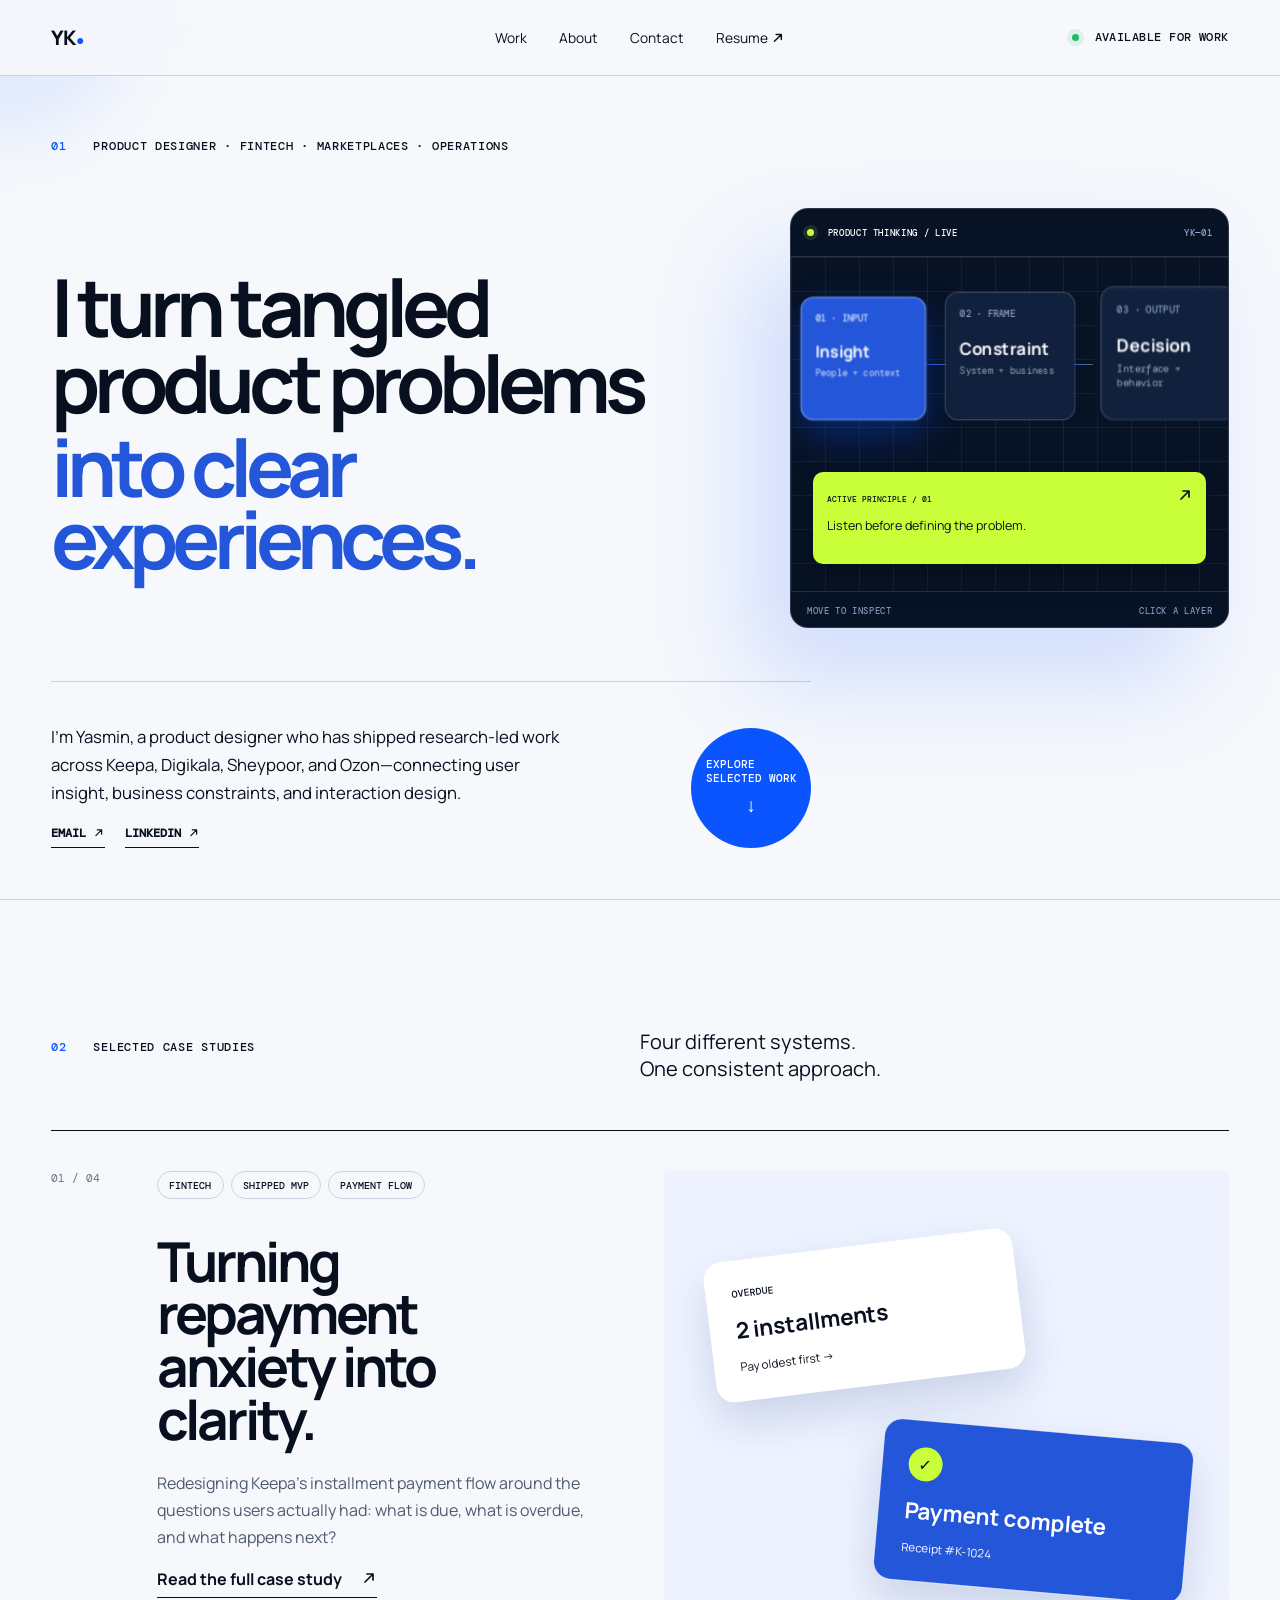
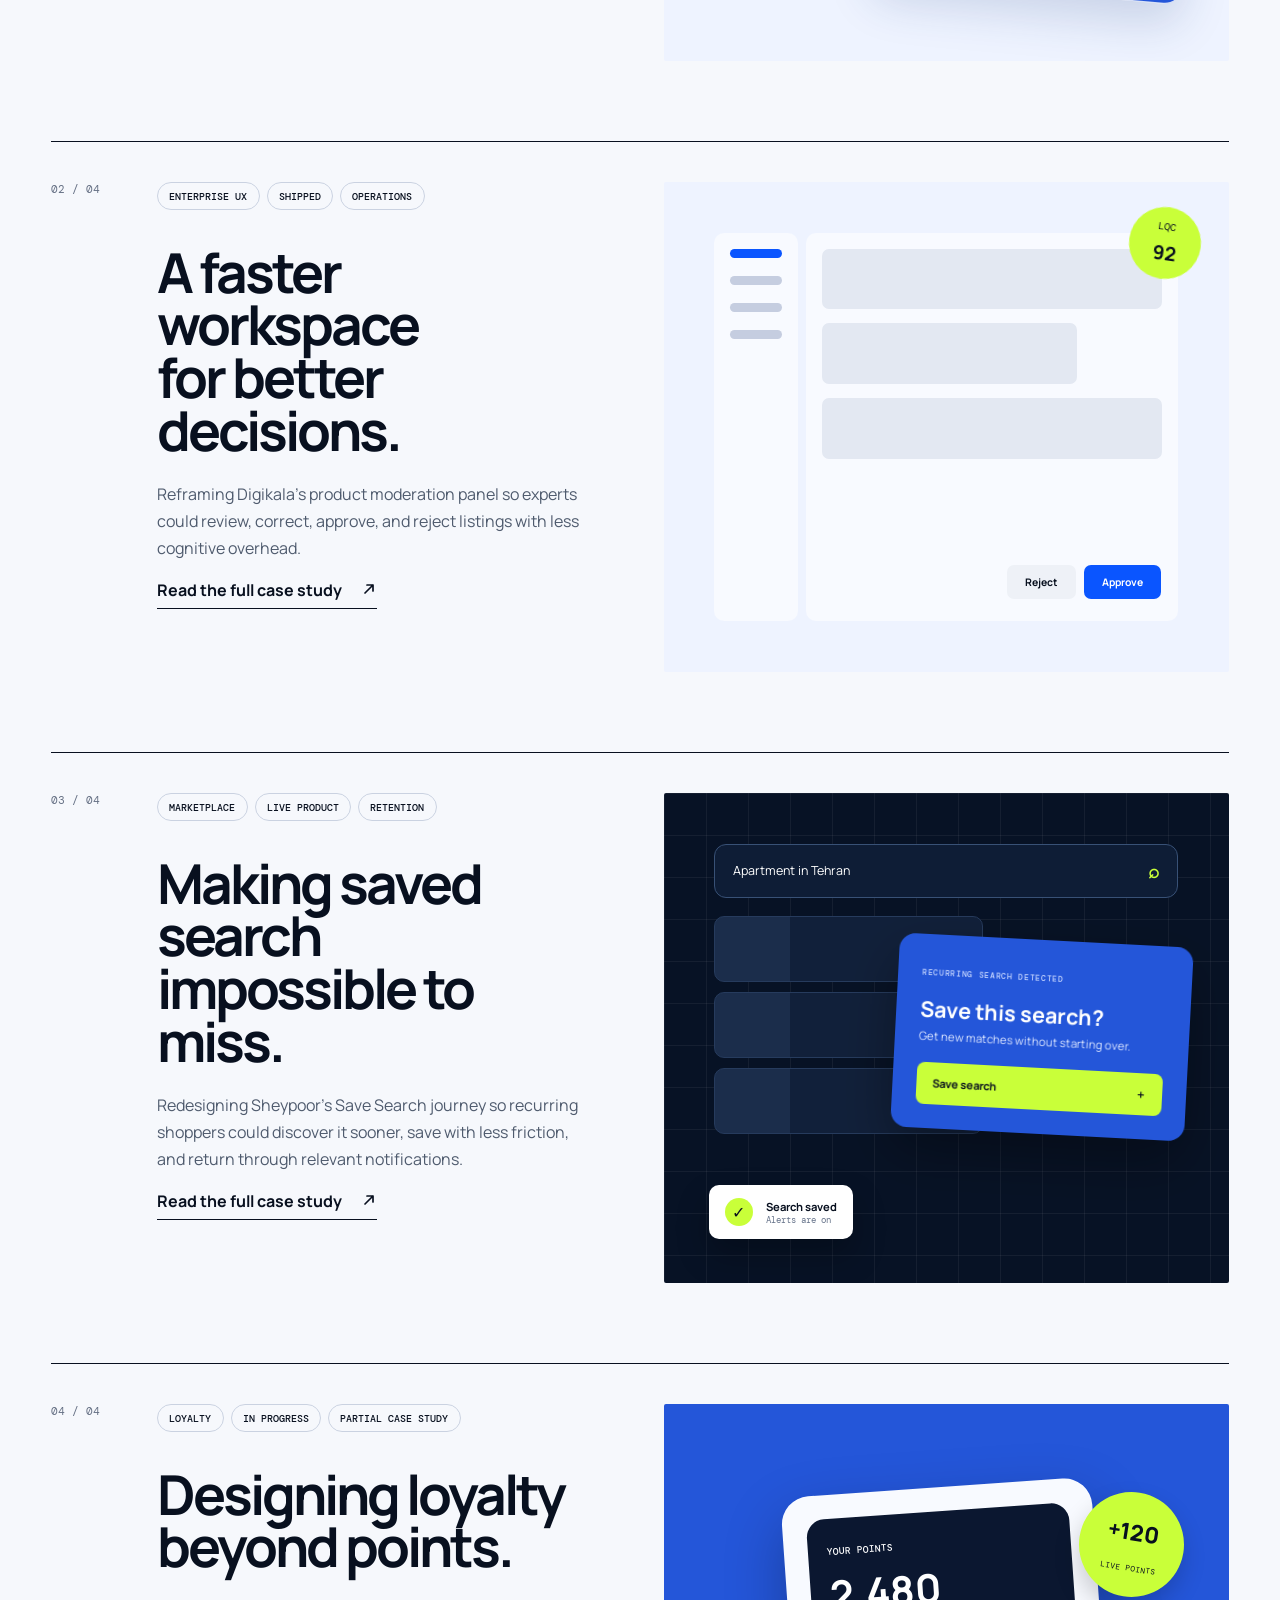
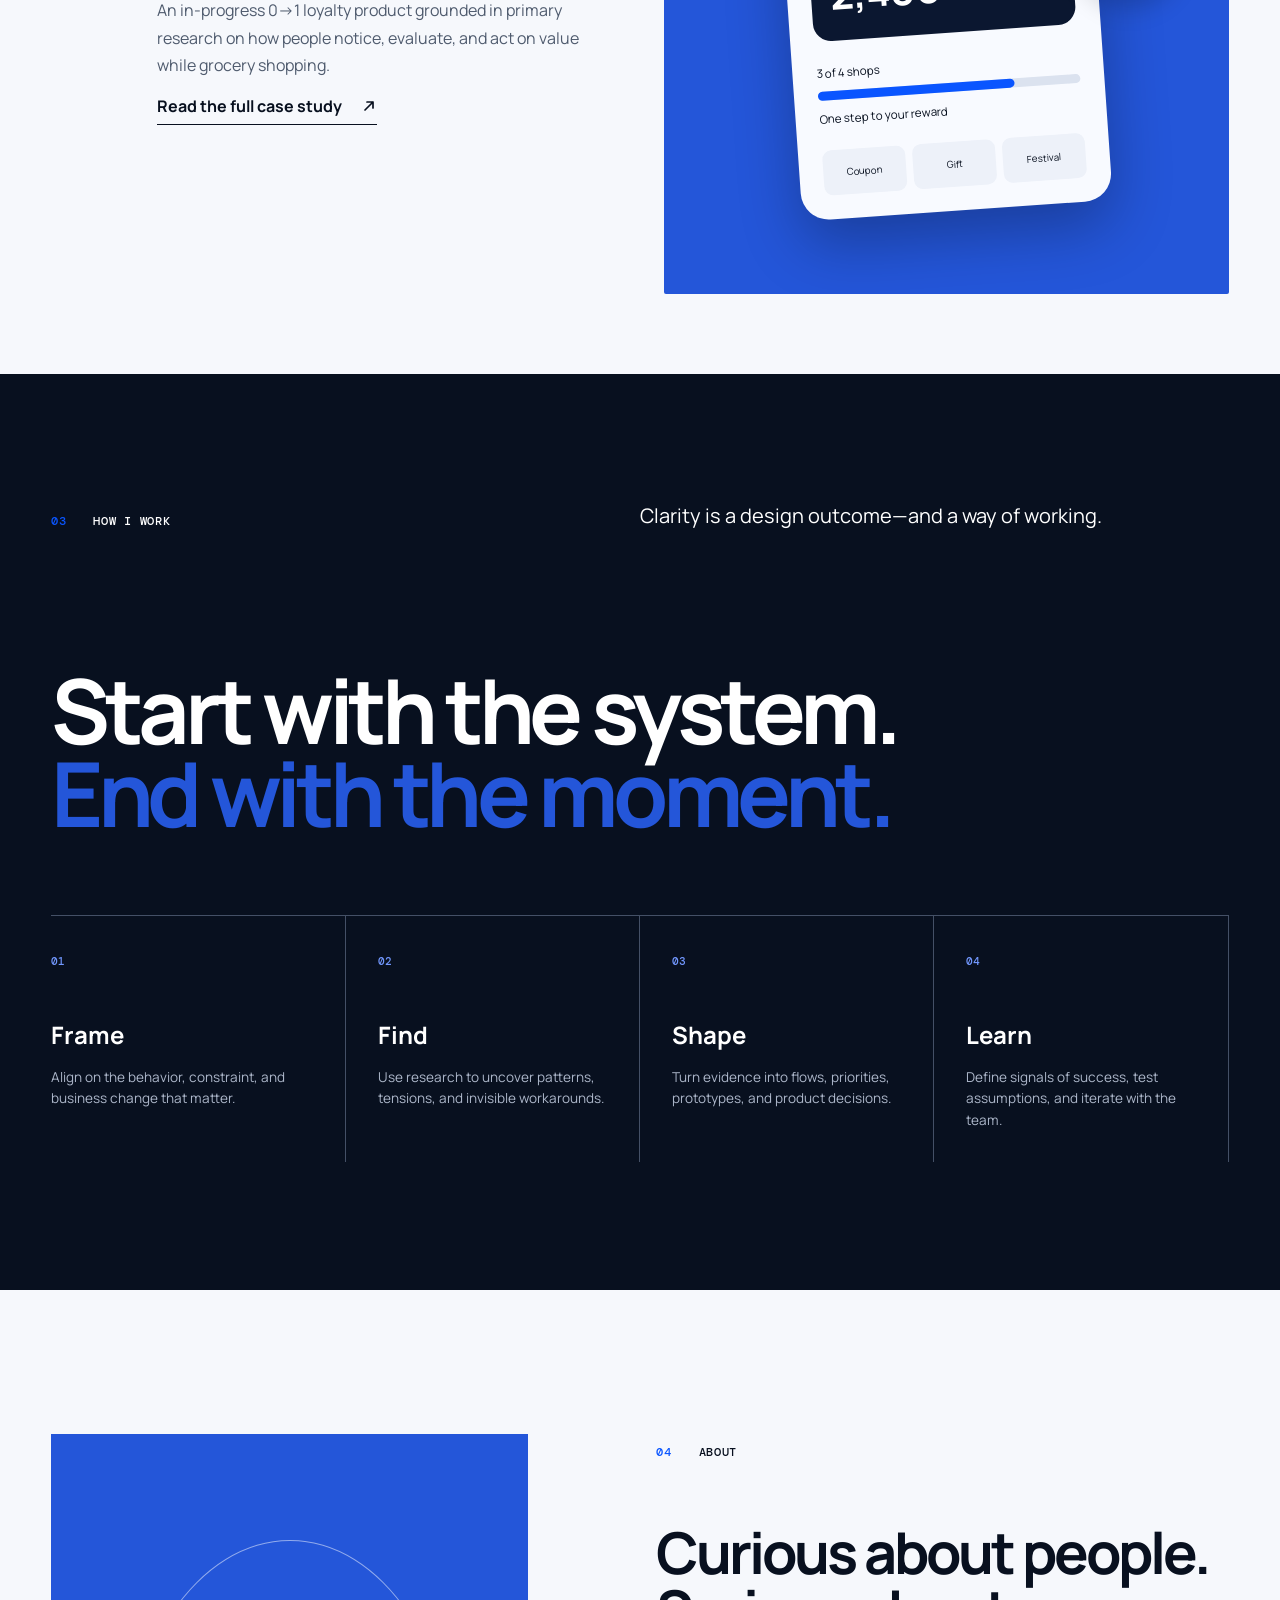
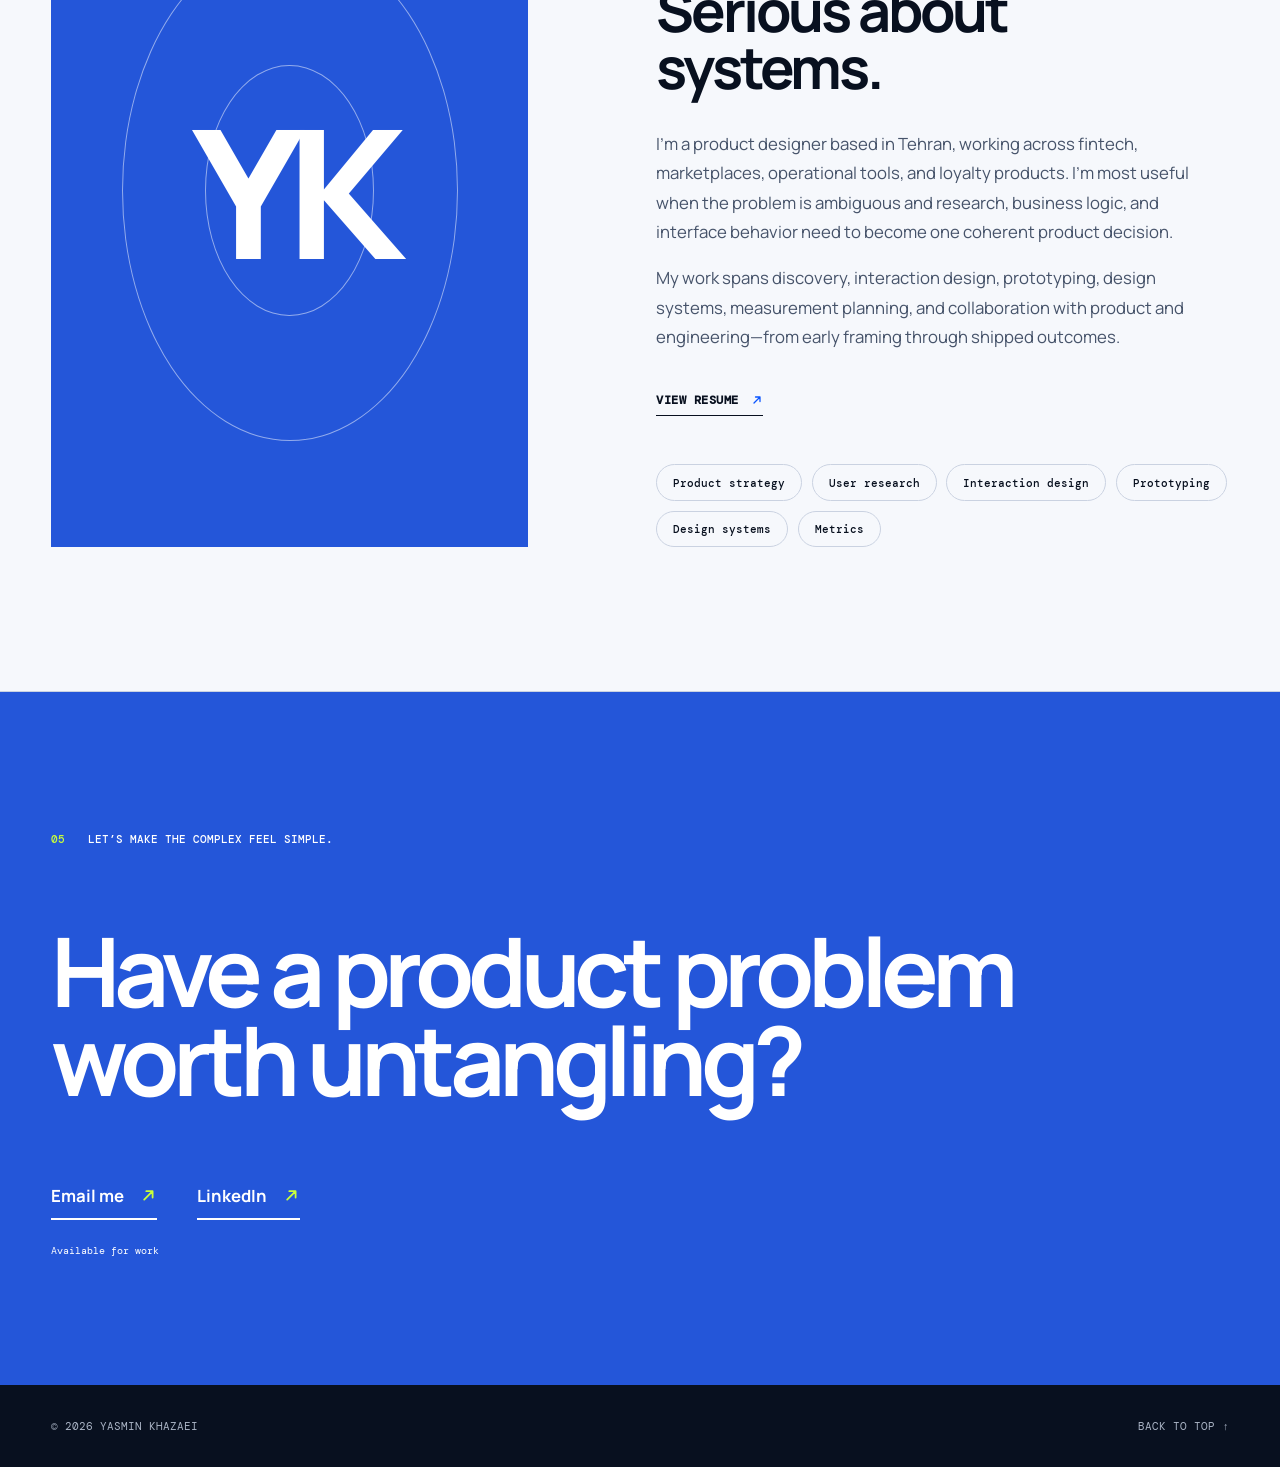
==== commit dfa55f22: "Update Hyper Family case study summary" ====
--- a/index.html
+++ b/index.html
@@ -162,7 +162,7 @@
         <div class="case-copy">
           <div class="tags"><span>Loyalty</span><span>In progress</span><span>Partial case study</span></div>
           <h2>Designing loyalty<br>beyond points.</h2>
-          <p class="lede">An in-progress 0→1 loyalty product. This partial case study documents the current direction across missions, rewards, real-time points, and branch-aware discovery.</p>
+          <p class="lede">An in-progress 0→1 loyalty product grounded in primary research on how people notice, evaluate, and act on value while grocery shopping.</p>
           <a class="case-toggle" href="case-studies/hyper-family/">Read the full case study <span><svg class="arrow-icon" viewBox="0 0 16 16" aria-hidden="true" focusable="false"><path d="M4 12 12 4M6 4h6v6"/></svg></span></a>
         </div>
         <div class="case-visual loyalty-visual" aria-label="Abstract loyalty app experience">
@@ -174,9 +174,9 @@
           <div class="float-badge">+120 <small>LIVE POINTS</small></div>
         </div>
         <div class="case-detail">
-          <div><small>THE CHALLENGE</small><p>The product began as a feature list, with no existing experience or clear hierarchy connecting in-store behavior to digital value.</p></div>
-          <div><small>THE APPROACH</small><p>Capability mapping and benchmark analysis translated loyalty mechanics into end-to-end journeys for customers, branches, CRM, and admins.</p></div>
-          <div><small>THE DIRECTION</small><p>A branch-aware home built around identity, instant points, active missions, useful rewards, and shopping continuity.</p></div>
+          <div><small>THE CHALLENGE</small><p>Hyper Family had no active digital loyalty experience, while benefits communicated outside the store were easy to forget.</p></div>
+          <div><small>THE APPROACH</small><p>Desk research, benchmarking, and eight in-store interviews mapped the shopping journey, recurring signals, and opportunity areas.</p></div>
+          <div><small>THE DIRECTION</small><p>A loyalty experience that fits existing routines, surfaces relevant value in the moment, and connects one trip to the next.</p></div>
           <div class="case-evidence"><small>PROJECT STATUS</small><strong>In progress</strong><p>the product and this case study are still being developed; no final outcome is claimed</p></div>
         </div>
       </article>
